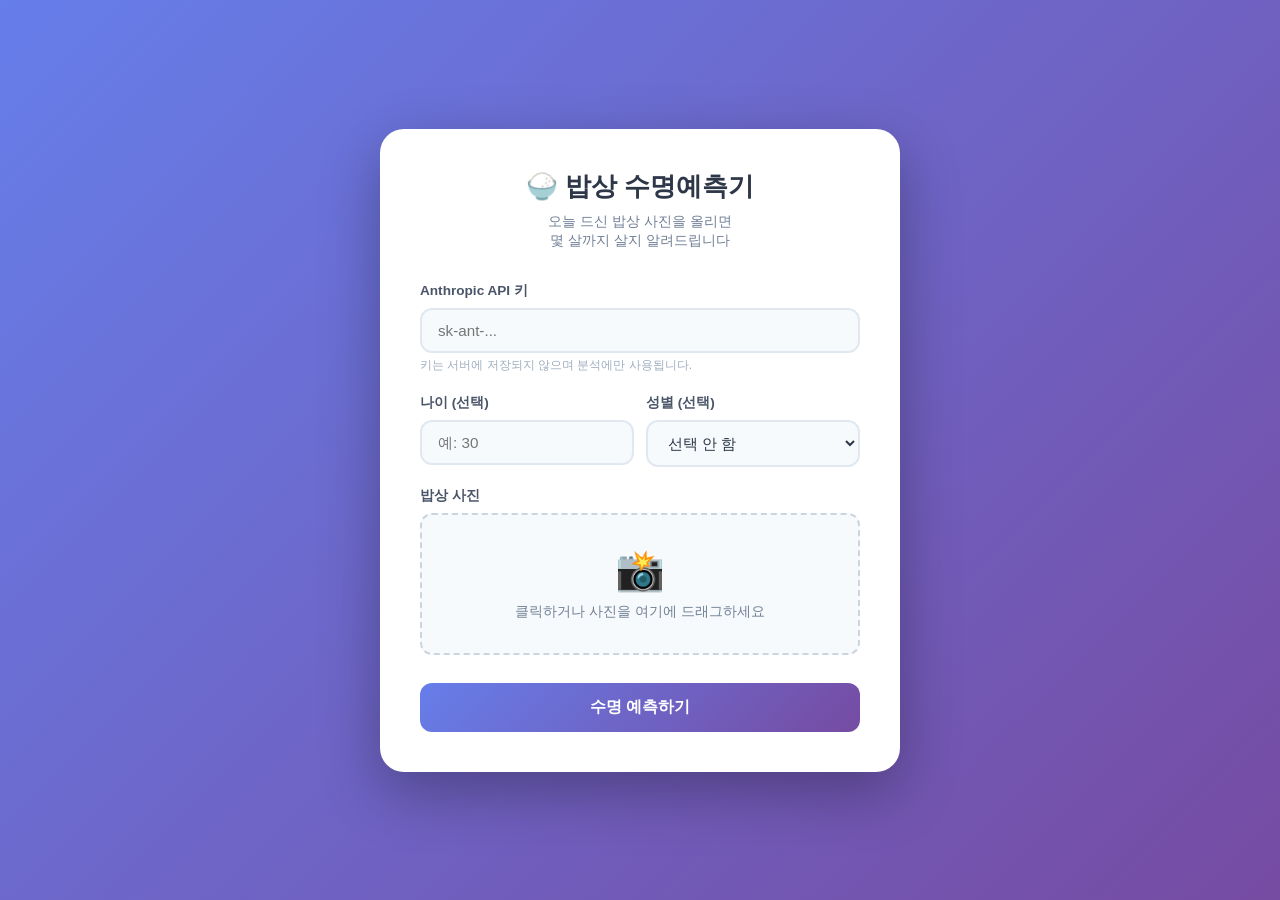
==== templates/index.html @ 7d87cd4a "밥상 사진 → Claude AI 수명 예측 서비스 구현 Flask 백엔드 + Claude Vision API 연동으로 재작성. API 키는 UI 입력박스에서 받아 서버에 저장하지 " ====
<!DOCTYPE html>
<html lang="ko">
<head>
    <meta charset="UTF-8">
    <meta name="viewport" content="width=device-width, initial-scale=1.0">
    <title>밥상 수명예측기 🍚</title>
    <style>
        * { box-sizing: border-box; margin: 0; padding: 0; }

        body {
            font-family: 'Apple SD Gothic Neo', 'Malgun Gothic', sans-serif;
            background: linear-gradient(135deg, #667eea 0%, #764ba2 100%);
            min-height: 100vh;
            display: flex;
            align-items: center;
            justify-content: center;
            padding: 20px;
        }

        .card {
            background: white;
            border-radius: 24px;
            padding: 40px;
            width: 100%;
            max-width: 520px;
            box-shadow: 0 20px 60px rgba(0,0,0,0.3);
        }

        h1 {
            text-align: center;
            font-size: 1.6rem;
            margin-bottom: 8px;
            color: #2d3748;
        }

        .subtitle {
            text-align: center;
            color: #718096;
            font-size: 0.9rem;
            margin-bottom: 32px;
        }

        .form-group {
            margin-bottom: 20px;
        }

        label {
            display: block;
            font-size: 0.85rem;
            font-weight: 600;
            color: #4a5568;
            margin-bottom: 8px;
        }

        input[type="text"],
        input[type="number"],
        select {
            width: 100%;
            padding: 12px 16px;
            border: 2px solid #e2e8f0;
            border-radius: 12px;
            font-size: 0.95rem;
            transition: border-color 0.2s;
            color: #2d3748;
            background: #f7fafc;
        }

        input[type="password"] {
            width: 100%;
            padding: 12px 16px;
            border: 2px solid #e2e8f0;
            border-radius: 12px;
            font-size: 0.95rem;
            transition: border-color 0.2s;
            color: #2d3748;
            background: #f7fafc;
        }

        input:focus, select:focus {
            outline: none;
            border-color: #667eea;
            background: white;
        }

        .row {
            display: flex;
            gap: 12px;
        }

        .row .form-group { flex: 1; }

        .upload-area {
            border: 2px dashed #cbd5e0;
            border-radius: 12px;
            padding: 32px;
            text-align: center;
            cursor: pointer;
            transition: all 0.2s;
            background: #f7fafc;
        }

        .upload-area:hover, .upload-area.dragover {
            border-color: #667eea;
            background: #ebf4ff;
        }

        .upload-area .emoji { font-size: 2.5rem; display: block; margin-bottom: 8px; }
        .upload-area p { color: #718096; font-size: 0.9rem; }
        .upload-area input[type="file"] { display: none; }

        #preview {
            display: none;
            width: 100%;
            max-height: 240px;
            object-fit: cover;
            border-radius: 12px;
            margin-top: 12px;
        }

        .btn {
            width: 100%;
            padding: 14px;
            background: linear-gradient(135deg, #667eea 0%, #764ba2 100%);
            color: white;
            border: none;
            border-radius: 12px;
            font-size: 1rem;
            font-weight: 700;
            cursor: pointer;
            transition: opacity 0.2s, transform 0.1s;
            margin-top: 8px;
        }

        .btn:hover { opacity: 0.9; transform: translateY(-1px); }
        .btn:active { transform: translateY(0); }
        .btn:disabled { opacity: 0.6; cursor: not-allowed; transform: none; }

        .result {
            display: none;
            margin-top: 24px;
            padding: 24px;
            background: linear-gradient(135deg, #f6f9ff 0%, #f0f4ff 100%);
            border-radius: 16px;
            border-left: 4px solid #667eea;
        }

        .result-text {
            color: #2d3748;
            font-size: 0.95rem;
            line-height: 1.8;
            white-space: pre-wrap;
        }

        .result-text strong {
            color: #667eea;
            font-size: 1.1rem;
        }

        .error {
            margin-top: 16px;
            padding: 12px 16px;
            background: #fff5f5;
            border: 1px solid #fc8181;
            border-radius: 8px;
            color: #c53030;
            font-size: 0.9rem;
            display: none;
        }

        .spinner {
            display: inline-block;
            width: 18px;
            height: 18px;
            border: 3px solid rgba(255,255,255,0.4);
            border-top-color: white;
            border-radius: 50%;
            animation: spin 0.8s linear infinite;
            vertical-align: middle;
            margin-right: 8px;
        }

        @keyframes spin { to { transform: rotate(360deg); } }

        .api-note {
            font-size: 0.75rem;
            color: #a0aec0;
            margin-top: 4px;
        }
    </style>
</head>
<body>
    <div class="card">
        <h1>🍚 밥상 수명예측기</h1>
        <p class="subtitle">오늘 드신 밥상 사진을 올리면<br>몇 살까지 살지 알려드립니다</p>

        <form id="mainForm" enctype="multipart/form-data">
            <div class="form-group">
                <label for="api_key">Anthropic API 키</label>
                <input type="password" id="api_key" name="api_key" placeholder="sk-ant-..." required>
                <p class="api-note">키는 서버에 저장되지 않으며 분석에만 사용됩니다.</p>
            </div>

            <div class="row">
                <div class="form-group">
                    <label for="age">나이 (선택)</label>
                    <input type="number" id="age" name="age" min="1" max="120" placeholder="예: 30">
                </div>
                <div class="form-group">
                    <label for="gender">성별 (선택)</label>
                    <select id="gender" name="gender">
                        <option value="">선택 안 함</option>
                        <option value="male">남성</option>
                        <option value="female">여성</option>
                    </select>
                </div>
            </div>

            <div class="form-group">
                <label>밥상 사진</label>
                <div class="upload-area" id="uploadArea">
                    <span class="emoji">📸</span>
                    <p>클릭하거나 사진을 여기에 드래그하세요</p>
                    <input type="file" id="imageInput" name="image" accept="image/*" required>
                </div>
                <img id="preview" alt="미리보기">
            </div>

            <button type="submit" class="btn" id="submitBtn">수명 예측하기</button>
        </form>

        <div class="error" id="errorBox"></div>
        <div class="result" id="resultBox">
            <div class="result-text" id="resultText"></div>
        </div>
    </div>

    <script>
        const uploadArea = document.getElementById('uploadArea');
        const imageInput = document.getElementById('imageInput');
        const preview = document.getElementById('preview');
        const form = document.getElementById('mainForm');
        const submitBtn = document.getElementById('submitBtn');
        const resultBox = document.getElementById('resultBox');
        const resultText = document.getElementById('resultText');
        const errorBox = document.getElementById('errorBox');

        uploadArea.addEventListener('click', () => imageInput.click());

        uploadArea.addEventListener('dragover', (e) => {
            e.preventDefault();
            uploadArea.classList.add('dragover');
        });

        uploadArea.addEventListener('dragleave', () => uploadArea.classList.remove('dragover'));

        uploadArea.addEventListener('drop', (e) => {
            e.preventDefault();
            uploadArea.classList.remove('dragover');
            const file = e.dataTransfer.files[0];
            if (file && file.type.startsWith('image/')) {
                const dt = new DataTransfer();
                dt.items.add(file);
                imageInput.files = dt.files;
                showPreview(file);
            }
        });

        imageInput.addEventListener('change', () => {
            if (imageInput.files[0]) showPreview(imageInput.files[0]);
        });

        function showPreview(file) {
            const reader = new FileReader();
            reader.onload = (e) => {
                preview.src = e.target.result;
                preview.style.display = 'block';
                uploadArea.querySelector('p').textContent = file.name;
            };
            reader.readAsDataURL(file);
        }

        form.addEventListener('submit', async (e) => {
            e.preventDefault();
            errorBox.style.display = 'none';
            resultBox.style.display = 'none';
            submitBtn.disabled = true;
            submitBtn.innerHTML = '<span class="spinner"></span>AI가 밥상을 분석 중...';

            const formData = new FormData(form);

            try {
                const res = await fetch('/analyze', { method: 'POST', body: formData });
                const data = await res.json();

                if (data.error) {
                    errorBox.textContent = data.error;
                    errorBox.style.display = 'block';
                } else {
                    const html = data.result
                        .replace(/\*\*(.+?)\*\*/g, '<strong>$1</strong>');
                    resultText.innerHTML = html;
                    resultBox.style.display = 'block';
                    resultBox.scrollIntoView({ behavior: 'smooth', block: 'nearest' });
                }
            } catch {
                errorBox.textContent = '서버 연결에 실패했습니다. 서버가 실행 중인지 확인해주세요.';
                errorBox.style.display = 'block';
            } finally {
                submitBtn.disabled = false;
                submitBtn.innerHTML = '수명 예측하기';
            }
        });
    </script>
</body>
</html>
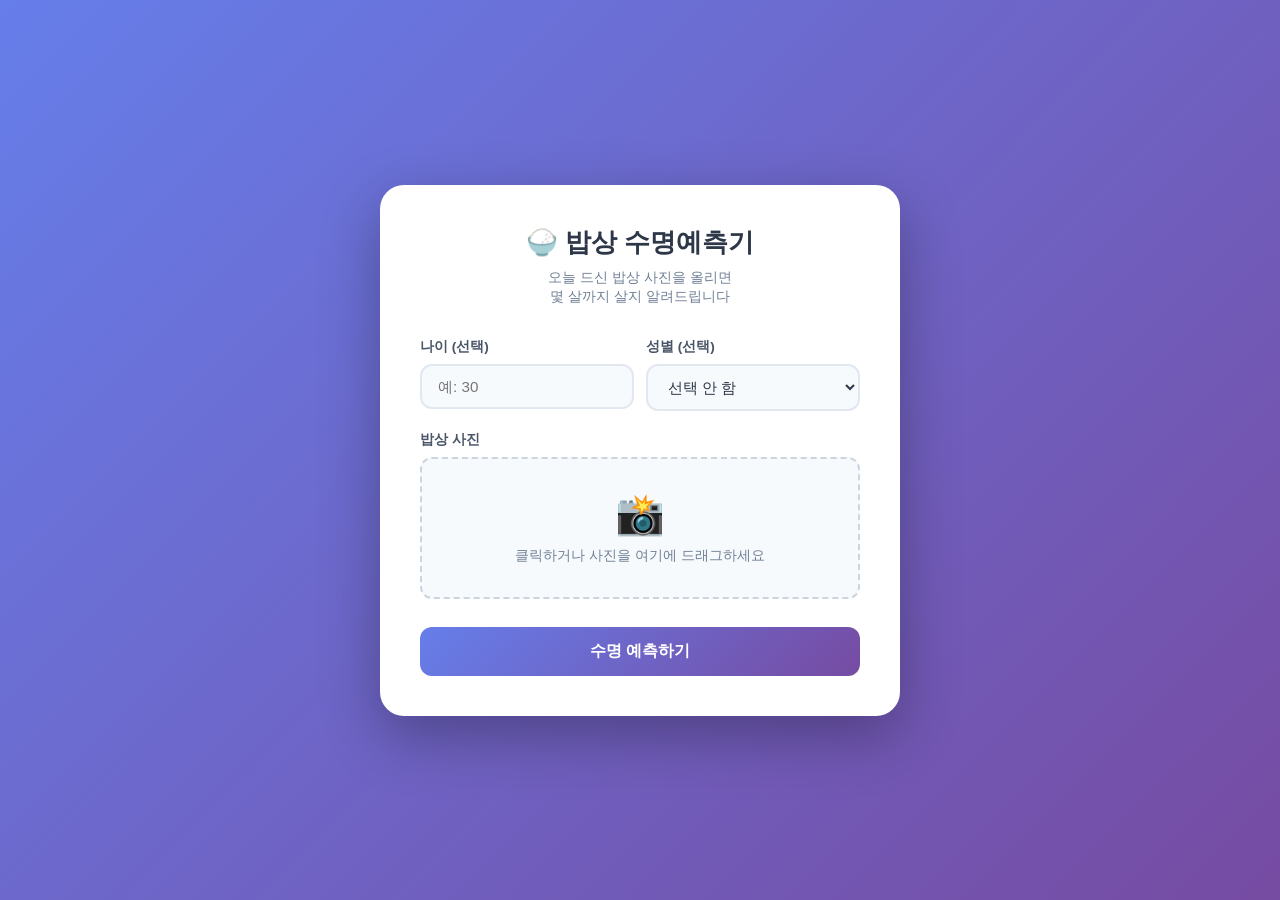
==== commit fffadd8d: "API 키 없이 랜덤 수명 예측으로 변경 Claude API 의존성 제거, random 모듈로 65~105세 사이 결과 반환.  Co-Authored-By: Claude Sonne" ====
--- a/templates/index.html
+++ b/templates/index.html
@@ -194,12 +194,6 @@
         <p class="subtitle">오늘 드신 밥상 사진을 올리면<br>몇 살까지 살지 알려드립니다</p>
 
         <form id="mainForm" enctype="multipart/form-data">
-            <div class="form-group">
-                <label for="api_key">Anthropic API 키</label>
-                <input type="password" id="api_key" name="api_key" placeholder="sk-ant-..." required>
-                <p class="api-note">키는 서버에 저장되지 않으며 분석에만 사용됩니다.</p>
-            </div>
-
             <div class="row">
                 <div class="form-group">
                     <label for="age">나이 (선택)</label>
